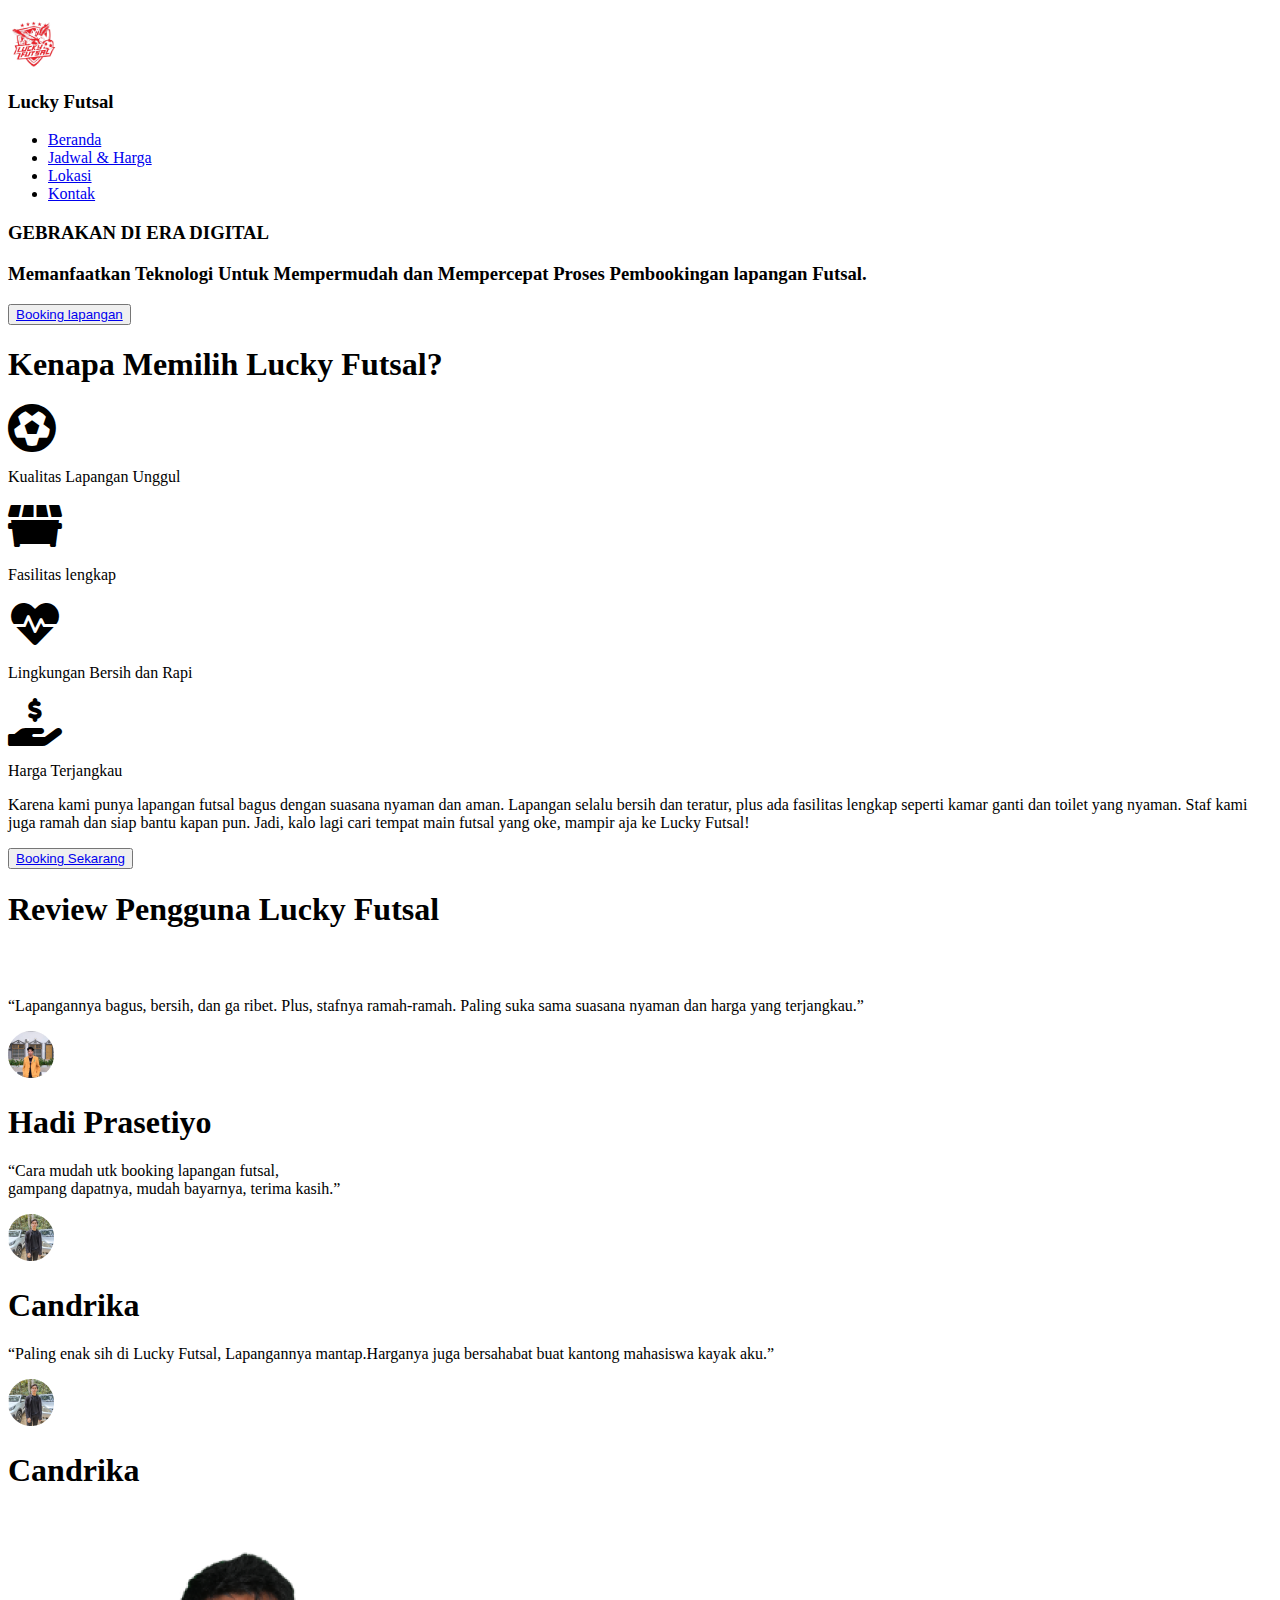
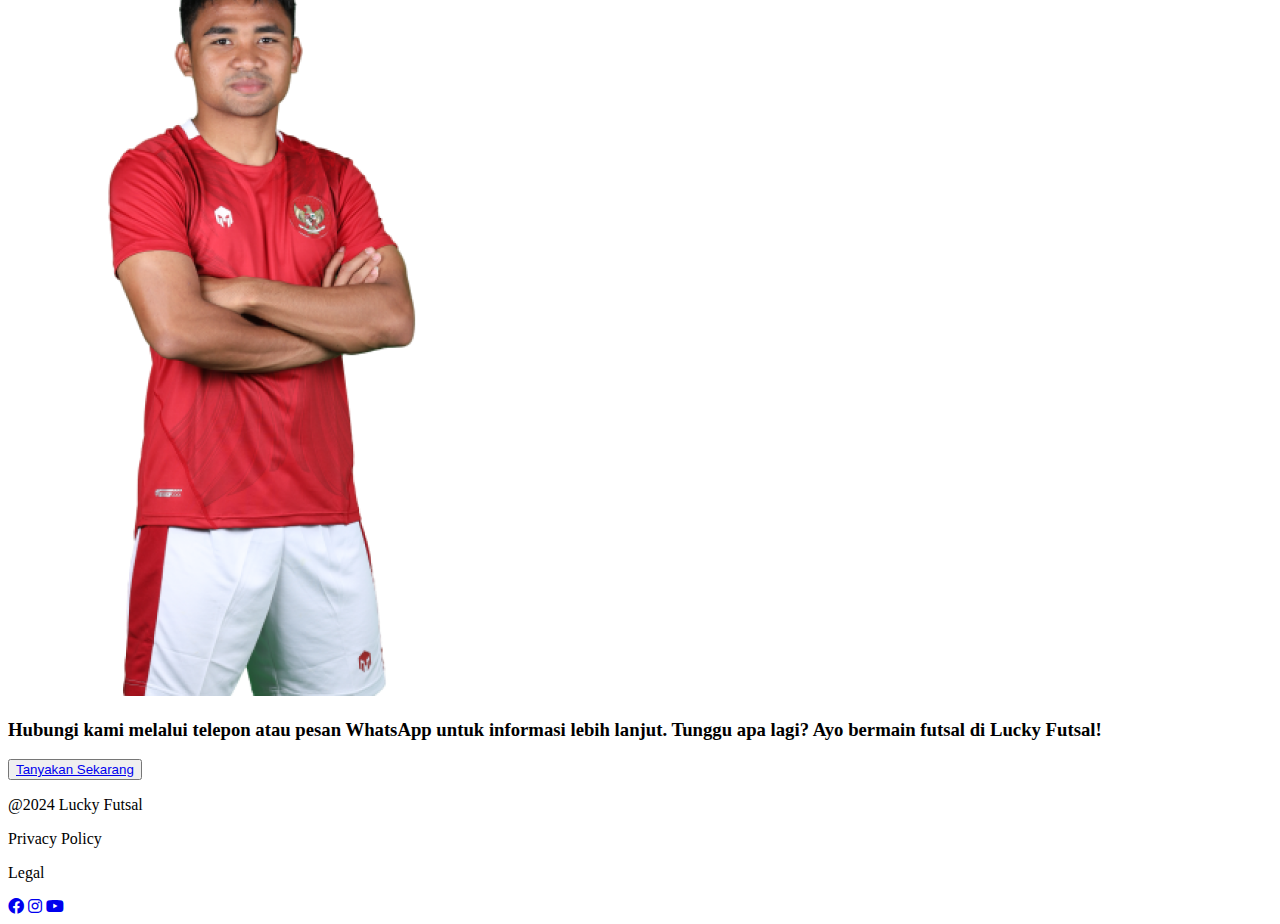
==== index.html @ d51e0e51 "first commit" ====
<!DOCTYPE html>
<html lang="en">
<head>
    <meta charset="UTF-8">
    <meta name="viewport" content="width=device-width, initial-scale=1.0">
    <title>Javanica</title>
    <link rel="icon" href="logo.png" type="image/png">
    <link rel="stylesheet" href="style.cs">
    <link rel="stylesheet" href="https://cdnjs.cloudflare.com/ajax/libs/font-awesome/6.0.0-beta3/css/all.min.css">
</head>
<body>
    <header>
        <nav>
            <div class="logo">
                <img src="logo.png" style="width: 50px; height: 50px; margin-top: 10px;" alt="">
                <h3>Lucky Futsal</h3>
            </div>
            <div class="nav-hal-beranda">
                <ul>
                    <li><a href="index.html" class="click">Beranda</a></li>
                    <li><a href="jadwal.html">Jadwal & Harga</a></li>
                    <li><a href="lokasi.html">Lokasi</a></li>
                    <li><a href="https://wa.me/6281234567890">Kontak</a></li>
                </ul>
            </div>
        </nav>
    </header>

    <article class="content-1">
        <h3>GEBRAKAN DI ERA DIGITAL</h3>
        <h3>Memanfaatkan Teknologi Untuk Mempermudah dan Mempercepat Proses Pembookingan lapangan Futsal.</h3>
        <button type="submit"><a href="https://wa.me/6281234567890">Booking lapangan</a></button>
    </article>
    <div class="loading-dots">
        <div class="dots"></div>
        <div class="dot"></div>
        <div class="dot"></div>
    </div>

    <div class="sempil">
        <h1>Kenapa Memilih Lucky Futsal?</h1>
    </div>
    <article class="content-3">
        <div class="content-3-1">
            <div class="kotak"><div class="kotak-1">
                <i class="fas fa-futbol fa-3x"></i>
                <p>Kualitas Lapangan Unggul</p>
            </div></div>
            <div class="kotak"><div class="kotak-2">
                <i class="fas fa-dumpster fa-3x"></i>
                <p>Fasilitas lengkap</p>
            </div></div>
        </div>
        <div class="content-3-2">
            <div class="kotak"><div class="kotak-1">
                <i class="fas fa-heartbeat fa-3x"></i>
                <p>Lingkungan Bersih dan Rapi</p>
            </div></div>
            <div class="kotak" ><div class="kotak-2">
                <i class="fas fa-hand-holding-usd fa-3x"></i>
                <p>Harga Terjangkau</p>
            </div></div>
        </div>
        <div class="content-3-3">
            <p>Karena kami punya lapangan futsal bagus dengan suasana nyaman dan aman. Lapangan selalu bersih dan teratur, plus ada fasilitas lengkap seperti kamar ganti dan toilet yang nyaman. Staf kami juga ramah dan siap bantu kapan pun. Jadi, kalo lagi cari tempat main futsal yang oke, mampir aja ke Lucky Futsal!</p>
        <button type="submit"><a href="https://wa.me/6281234567890">Booking Sekarang</a></button>
        </div>
    </article>
    
    <article class="content-4">
        <div class="sempil-2">
            <h1>Review Pengguna Lucky Futsal</h1>
        </div>
        <div class="content-4-1">
            <i class="fas fa-angle-left fa-2x" style="color: #fff;"></i>
            <div class="kotak">
                <p>“Lapangannya bagus, bersih, dan ga ribet. Plus, stafnya ramah-ramah. Paling suka sama suasana nyaman dan harga yang terjangkau.”</p>
                <div class="profil">
                    <img src="11 4.png" alt="">
                    <h1>Hadi Prasetiyo</h1>
                </div>
            </div>
            <div class="kotak">
                <p>“Cara mudah utk booking lapangan futsal,<br> gampang dapatnya, mudah bayarnya, terima kasih.”</p>
                <div class="profil">
                    <img src="11 2.png" alt="">
                    <h1>Candrika</h1>
                </div>
            </div>
            <div class="kotak">
                <p>“Paling enak sih di Lucky Futsal, Lapangannya mantap.Harganya juga bersahabat buat kantong mahasiswa kayak aku.”</p>
                <div class="profil">
                    <img src="11 2.png" alt="">
                    <h1>Candrika</h1>
                </div>
            </div>
            <i class="fas fa-angle-right fa-2x" style="color: #fff; margin-left:15px;"></i>
        </div>
    </article>

    <article class="content-2">
        <div class="content-2-1">
        <img src="asnawi 1(1).png" alt="">
        </div>
        <div class="content-2-2">
        <h3>Hubungi kami melalui telepon atau pesan WhatsApp untuk informasi lebih lanjut. Tunggu apa lagi? Ayo bermain futsal di Lucky Futsal!</h3>
        <button type="submit"><a href="https://wa.me/6281234567890">Tanyakan Sekarang</a></button>
        </div>
    </article>
    


    <footer>
        <div class="footer-1">
            <p>@2024 Lucky Futsal</p>
        </div>
        <div class="footer-2">
            <p>Privacy Policy</p>
            <p>Legal</p>
        </div>
        <div class="footer-3">
            <a href="https://www.facebook.com/"><i class="fab fa-facebook"></i></a>
            <a href="https://www.instagram.com/"><i class="fab fa-instagram"></i></a>
            <a href="https://www.youtube.com/"><i class="fab fa-youtube"></i></a>
        </div>
    </footer>
</body>
</html>
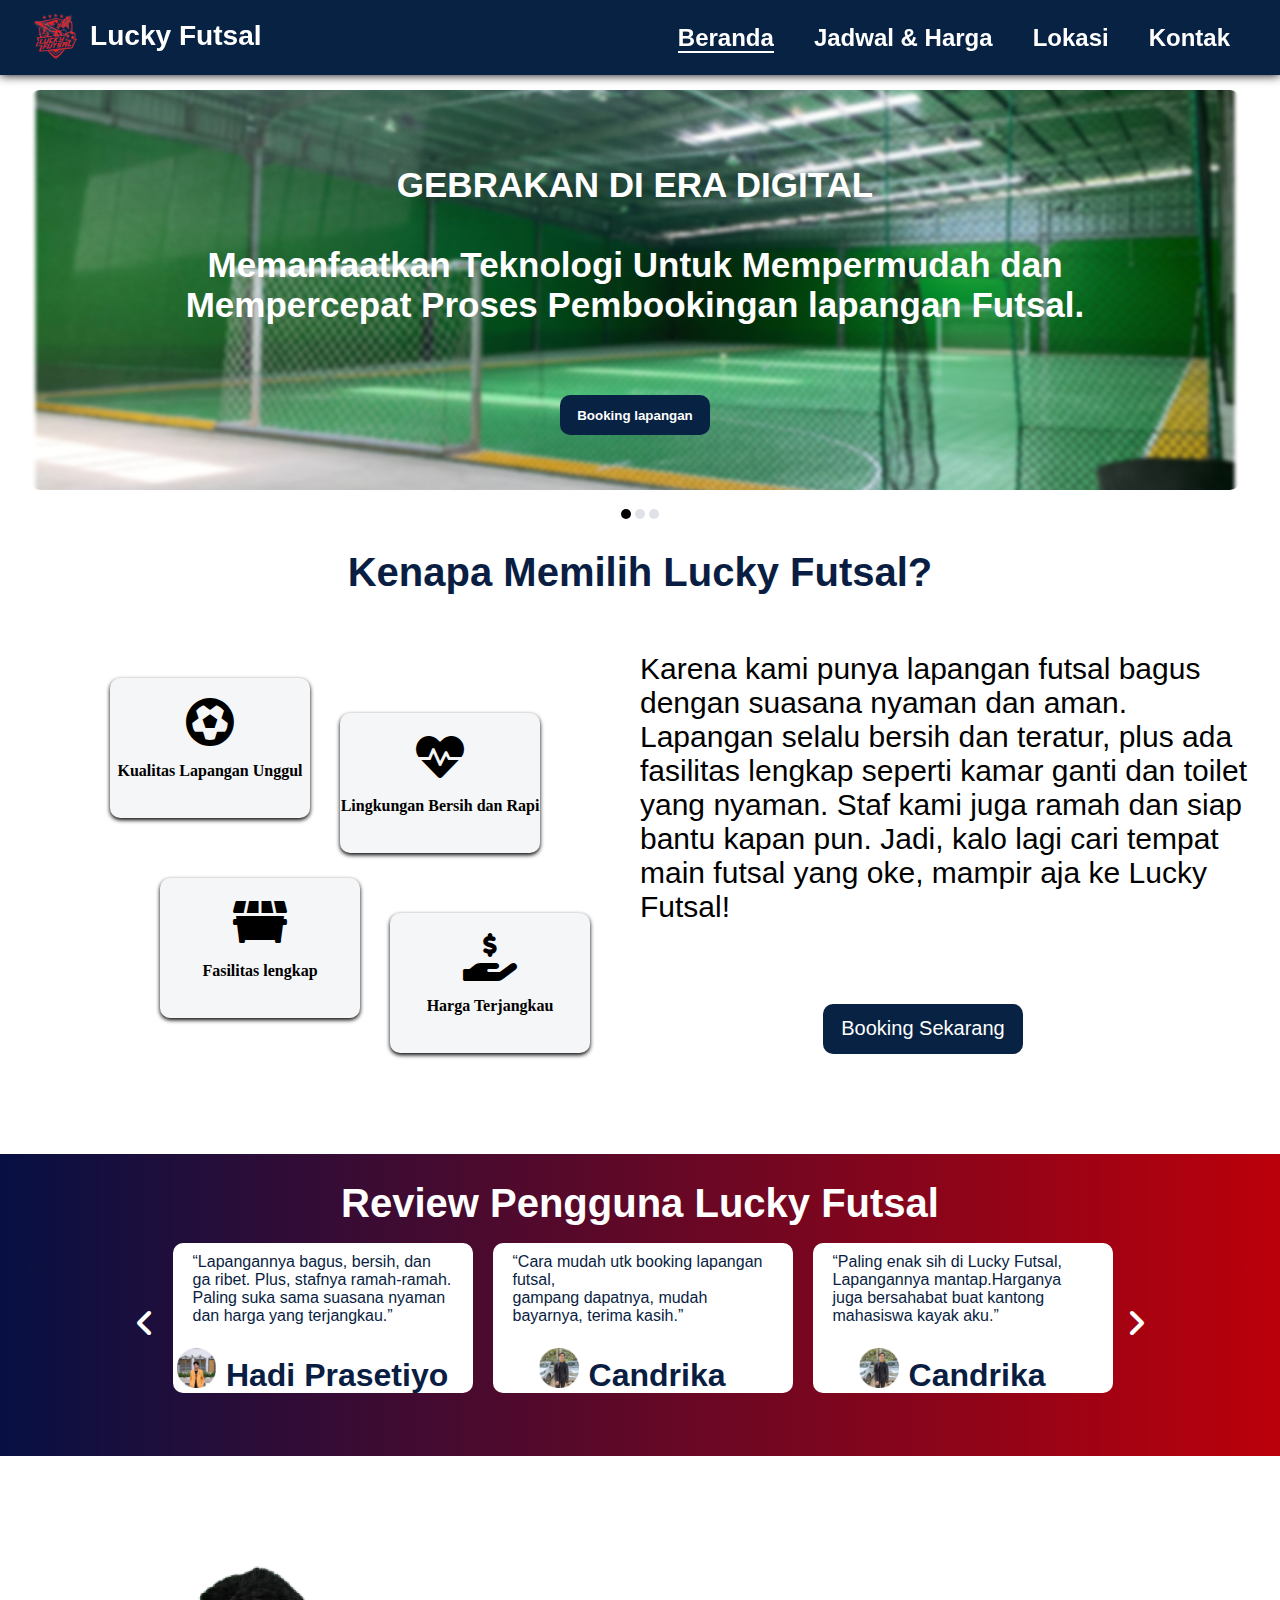
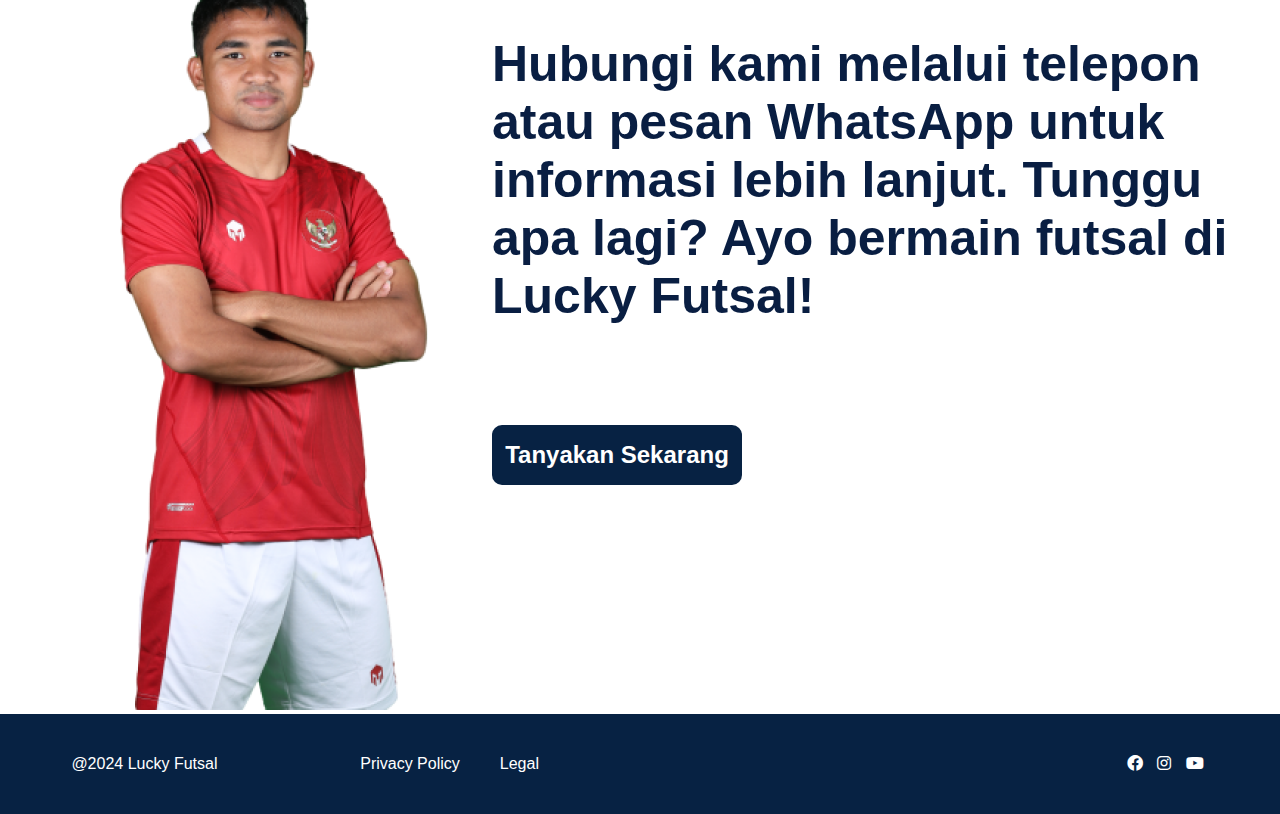
==== commit d9099588: "second commit" ====
--- a/index.html
+++ b/index.html
@@ -5,7 +5,7 @@
     <meta name="viewport" content="width=device-width, initial-scale=1.0">
     <title>Javanica</title>
     <link rel="icon" href="logo.png" type="image/png">
-    <link rel="stylesheet" href="style.cs">
+    <link rel="stylesheet" href="style.css">
     <link rel="stylesheet" href="https://cdnjs.cloudflare.com/ajax/libs/font-awesome/6.0.0-beta3/css/all.min.css">
 </head>
 <body>
--- a/style.css
+++ b/style.css
@@ -0,0 +1,379 @@
+body{
+    margin:0;
+    padding:0;
+}
+
+header{
+    position:fixed;
+    width:100%;
+    margin:0;
+    background-color:#072243;
+    height:75px;
+    top:0;
+    bottom:0;
+        box-shadow:0 0 10px 0 black;
+}
+nav{
+    display:flex;
+    justify-content:space-between;
+    margin:0 30px;
+    color:#ffffff;
+    font-size:24px;
+    font-weight: bold;
+    font-family:"poppins",sans-serif;
+}
+
+nav .logo{
+    display:flex;
+    justify-content:center;
+}
+
+nav .logo h3{
+    margin-left:10px;
+    margin-top:20px;
+    height:75px;
+}
+
+nav .nav-hal-beranda ul{
+    display:flex;
+    flex-direction:row;
+    text-style:poppins;
+}
+
+nav .nav-hal-beranda ul li{
+    list-style:none;
+    margin:0 20px;
+}
+
+nav .nav-hal-beranda ul li a{
+    color:#ffffff;
+    text-decoration:none;
+
+}
+nav .nav-hal-beranda ul li .click{
+    border-bottom:2px solid #ffffff;
+    color:#ffffff
+}
+
+
+.content-1{
+    margin:90px 40px 0 30px;
+    border-radius:10px;
+    background-image:url("img.png");
+    background-size:cover;
+    background-repeat: no-repeat;
+    background-position: center center;
+    height:400px;
+    display:flex;
+    justify-content:center;
+    align-items:center;
+    flex-direction:column;
+}
+
+.content-1 h3{
+    color:#ffffff;
+    font-size:35px;
+    font-weight:bold;
+    font-family:"poppins",sans-serif;
+    margin:20px 100px;
+    text-align:center;
+}
+
+.content-1 button{
+    border:2px solid transparent;
+    border-radius:10px;
+    width:150px;
+    height:40px;
+    margin-top:50px;
+    background-color:#072243;
+}
+
+.content-1 button a{
+    text-decoration:none;
+    color:#ffffff;
+    font-weight:bold;
+}
+
+.loading-dots {
+    margin-top:15px;
+  text-align: center;
+}
+
+.dot {
+  display: inline-block;
+  width: 10px;
+  height: 10px;
+  border-radius: 50%;
+  background-color: #DFE2E6;
+}
+.dots {
+  display: inline-block;
+  width: 10px;
+  height: 10px;
+  border-radius: 50%;
+  background-color: #000;
+}
+
+.content-2{
+    display:flex;
+    justify-content:center;
+    align-items:center;
+    margin:0 20px;
+}
+
+.content-2 .content-2-2 h3{
+    color:#091E42;
+    margin-top:-150px;
+    font-size:50px;
+    font-weight:bold;
+    font-family:"poppins",sans-serif;
+}
+
+.content-2 button{
+    border:2px solid transparent;
+    border-radius:10px;
+    width:250px;
+    height:60px;
+    margin-top:50px;
+    background-color:#072243;
+}
+.content-2 button a{
+    text-decoration:none;
+    color:#ffffff;
+    font-size:24px;
+    font-weight:bold;
+}
+
+footer{
+    color:#ffffff;
+    background-color:#072243;
+    position:static;
+    bottom:0;
+    width:100%;
+    height:100px;
+    display:flex;
+    justify-content:space-around;
+    align-items:center;
+        font-family:"poppins",sans-serif;
+}
+
+footer .footer-2{
+    display:flex;
+    margin-right:400px;
+}
+
+footer .footer-2 p{
+    margin-right:40px;
+}
+
+footer .footer-3 a{
+    color:#ffffff;
+    margin:0 5px;
+}
+
+.sempil{
+    text-align:center;
+    color:#091E42;
+    font-size:20px;
+    font-weight:bold;
+    font-family:"poppins",sans-serif;
+}
+
+.content-3{
+    display:flex;
+    justify-content:space-around;
+    align-items:center;
+    margin:0 30px;
+}
+
+.content-3 .kotak{
+    width: 200px;
+    height: 120px;
+}
+
+.content-3 .content-3-1 .kotak{
+    margin:0px 80px;
+    
+}
+.content-3 .content-3-1 .kotak .kotak-1{
+    height:100%;
+    width:100%;
+    border-radius:10px;
+    background-color:#F5F6F7;
+    text-align:center;
+    padding-top:20px;
+         box-shadow:0 2px 4px black;
+}
+.content-3 .content-3-1 .kotak .kotak-1 p{
+    font-size:16px;
+    font-weight:bold;
+}
+.content-3 .content-3-1 .kotak .kotak-2 p{
+    font-size:16px;
+    font-weight:bold;
+}
+.content-3 .content-3-2 .kotak .kotak-1 p{
+    font-size:16px;
+    font-weight:bold;
+}
+.content-3 .content-3-2 .kotak .kotak-2 p{
+    font-size:16px;
+    font-weight:bold;
+}
+.content-3 .content-3-1 .kotak .kotak-2{
+    height:100%;
+    width:100%;
+    margin-top:80px;
+    margin-left:50px;
+    border-radius:10px;
+    background-color:#F5F6F7;
+        text-align:center;
+    padding-top:20px;
+             box-shadow:0 2px 4px black;
+    
+}
+
+.content-3 .content-3-2 .kotak{
+    margin:0px -50px;
+}
+.content-3 .content-3-2 .kotak .kotak-1{
+    height:100%;
+    width:100%;
+    margin-top:70px;
+    border-radius:10px;
+    background-color:#F5F6F7;
+            text-align:center;
+    padding-top:20px;
+             box-shadow:0 2px 4px black;
+}
+
+.content-3 .content-3-2 .kotak .kotak-2{
+    height:100%;
+    width:100%;
+    margin-top:80px;
+    margin-left:50px;
+    border-radius:10px;
+    background-color:#F5F6F7;
+            text-align:center;
+    padding-top:20px;
+             box-shadow:0 2px 4px black;
+}
+
+.content-3 .content-3-3{
+    margin-left:150px;
+}
+.content-3 .content-3-3 p{
+    font-size:30px;
+    font-family:"poppins",sans-serif;
+    font-weight:reguler;
+}
+
+.content-3 .content-3-3 button{
+    border:2px solid transparent;
+    border-radius:10px;
+    width:200px;
+    height:50px;
+    background-color:#072243;
+    margin-left:30%;
+    margin-top:50px;
+}
+
+.content-3 .content-3-3 button a{
+    text-decoration:none;
+    color:#ffffff;
+    font-size:20px;
+}
+
+.content-4{
+    margin:100px 0px;
+    padding:1px 0;
+    width:100%;
+    height:300px;
+    background: linear-gradient(to right, #071043, #BB000B);
+}
+
+.content-4 .sempil-2 h1{
+    font-size:40px;
+    font-weight:bold;
+    color:#fff;
+    font-family:"poppins",sans-serif;
+    text-align:center;
+}
+
+.content-4 .content-4-1{
+    display:flex;
+    justify-content:center;
+    align-items:center;
+}
+.content-4 .content-4-1 .kotak{
+    margin-top:-10px;
+    height:150px;
+    width:300px;
+    border-radius:10px;
+    background-color:#fff;
+    margin-left:20px;
+    maegin-right:20px;
+}
+
+.content-4 .content-4-1 .kotak p{
+    margin:10px 20px;
+    color:#091E42;
+    font-family:"poppins",sans-serif;
+}
+.content-4 .content-4-1 .kotak .profil{
+    display:flex;
+    justify-content:center;
+    margin-left:-20px;:
+}
+
+.content-4 .content-4-1 .kotak .profil img{
+    height:40px;
+    margin-top:13px;
+    margin-right:10px;
+}
+.content-4 .content-4-1 .kotak .profil h1{
+    color:#091E42;
+    font-family:"poppins",sans-serif;
+    font-weight:bold;
+}
+
+.jadwal{
+    margin:110px 30px 50px 30px;;
+    border:2px solid transparent;
+    border-radius:10px;
+    box-shadow:0 2px 4px black;
+}
+
+.jadwal h1{
+    text-align:center;
+    font-size:40px;
+    font-weight:bold;
+    font-family:"poppins",sans-serif;
+    color:#091E42;
+}
+
+ table {
+      border-collapse: collapse;
+      width: 80%;
+      margin:20px 120px 100px 120px;
+    }
+    
+    th, td {
+      border: 1px solid black;
+      padding: 8px;
+      text-align: center;
+      font-size:20px;
+      font-family:"poppins",sans-serif;
+    }
+
+.map{
+    margin:120px 30px 50px 30px;
+    text-align:center;
+}
+.map iframe{
+    width:80%;
+}
+.map a{
+    text-decoration:none;
+    
+}
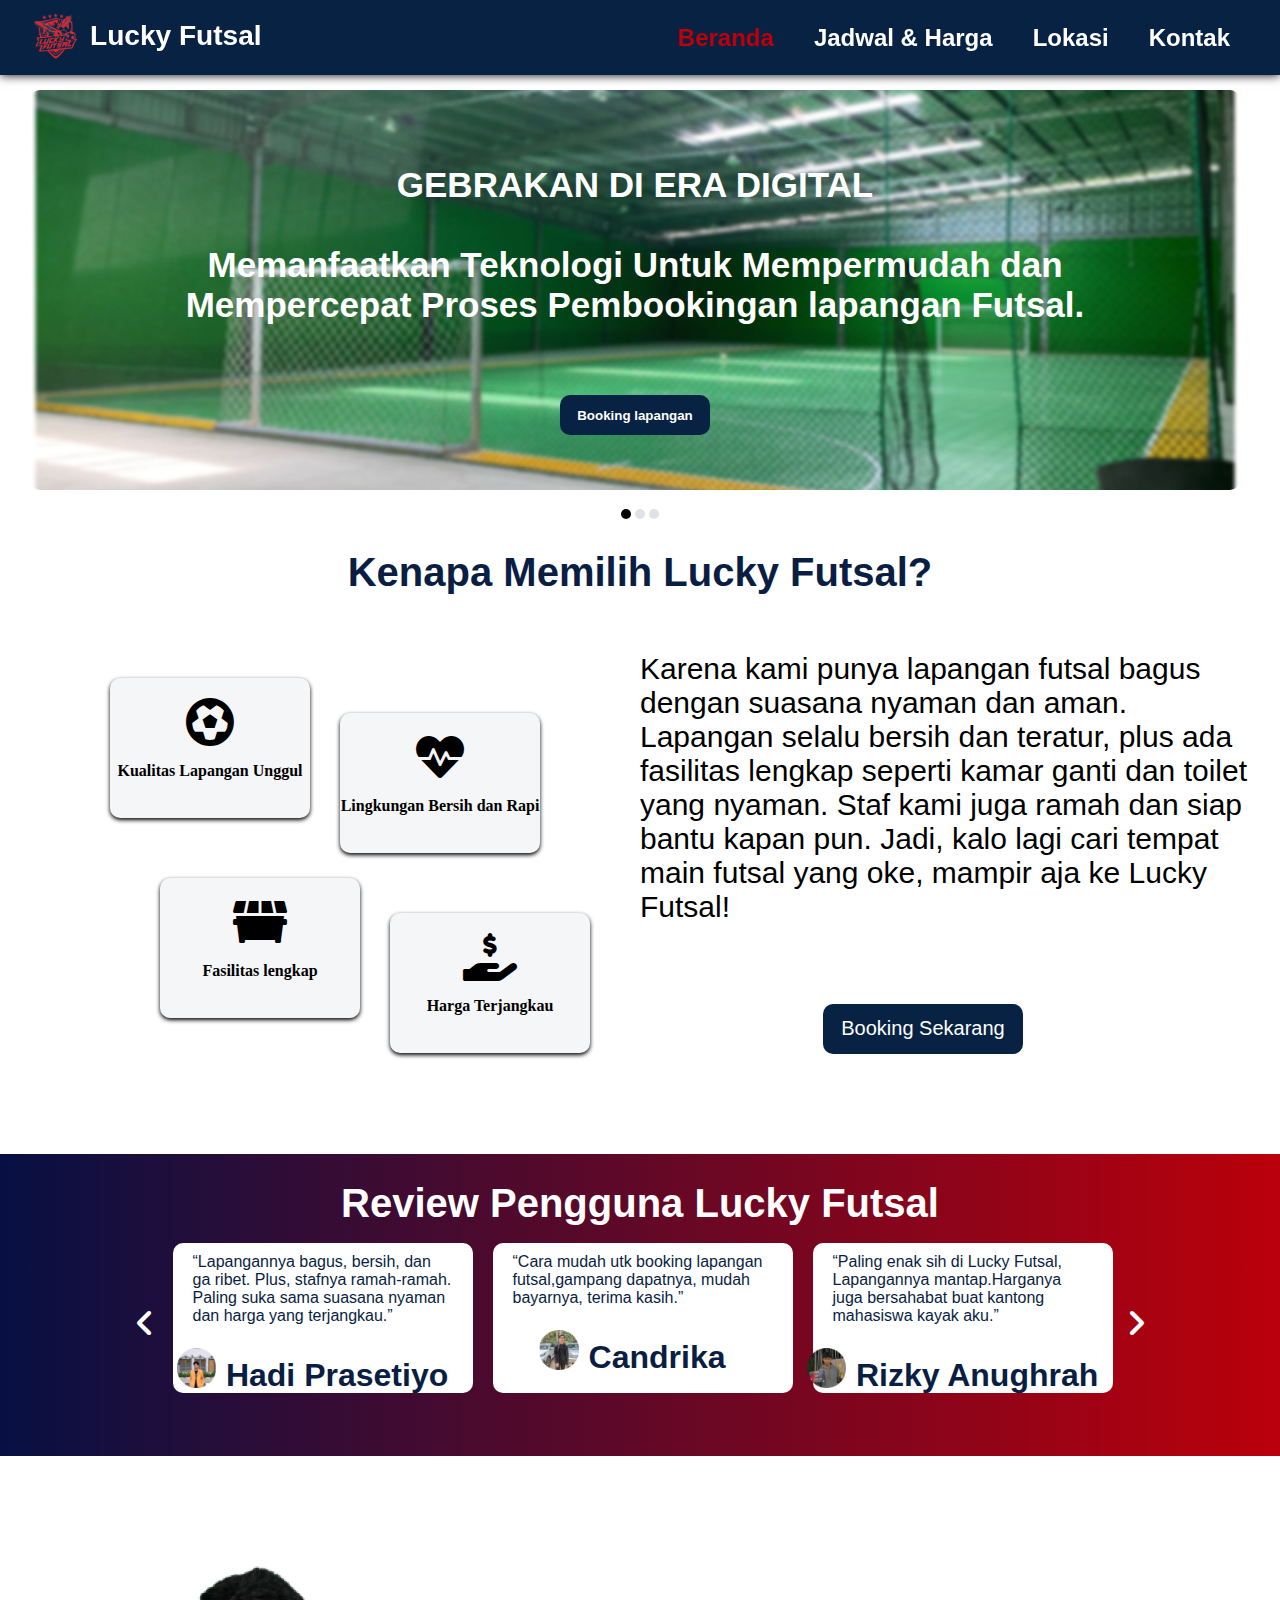
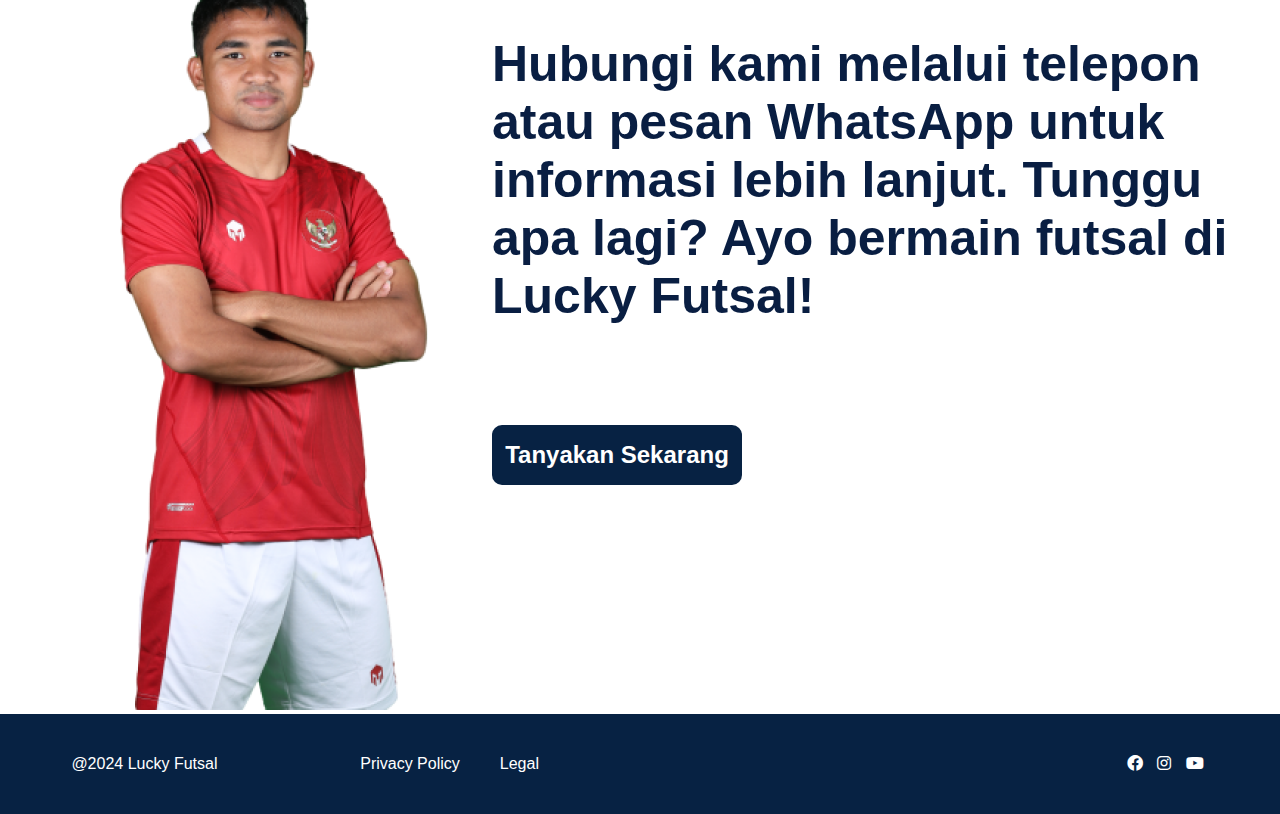
==== commit 256267ac: "ganti nama user yang sama dan komen jangan di spasi" ====
--- a/index.html
+++ b/index.html
@@ -81,7 +81,7 @@
                 </div>
             </div>
             <div class="kotak">
-                <p>“Cara mudah utk booking lapangan futsal,<br> gampang dapatnya, mudah bayarnya, terima kasih.”</p>
+                <p>“Cara mudah utk booking lapangan futsal,gampang dapatnya, mudah bayarnya, terima kasih.”</p>
                 <div class="profil">
                     <img src="11 2.png" alt="">
                     <h1>Candrika</h1>
@@ -90,8 +90,8 @@
             <div class="kotak">
                 <p>“Paling enak sih di Lucky Futsal, Lapangannya mantap.Harganya juga bersahabat buat kantong mahasiswa kayak aku.”</p>
                 <div class="profil">
-                    <img src="11 2.png" alt="">
-                    <h1>Candrika</h1>
+                    <img src="11 3.png" alt="">
+                    <h1>Rizky Anughrah</h1>
                 </div>
             </div>
             <i class="fas fa-angle-right fa-2x" style="color: #fff; margin-left:15px;"></i>
--- a/style.css
+++ b/style.css
@@ -51,8 +51,7 @@
 
 }
 nav .nav-hal-beranda ul li .click{
-    border-bottom:2px solid #ffffff;
-    color:#ffffff
+    color:#BB000B;
 }
 
 
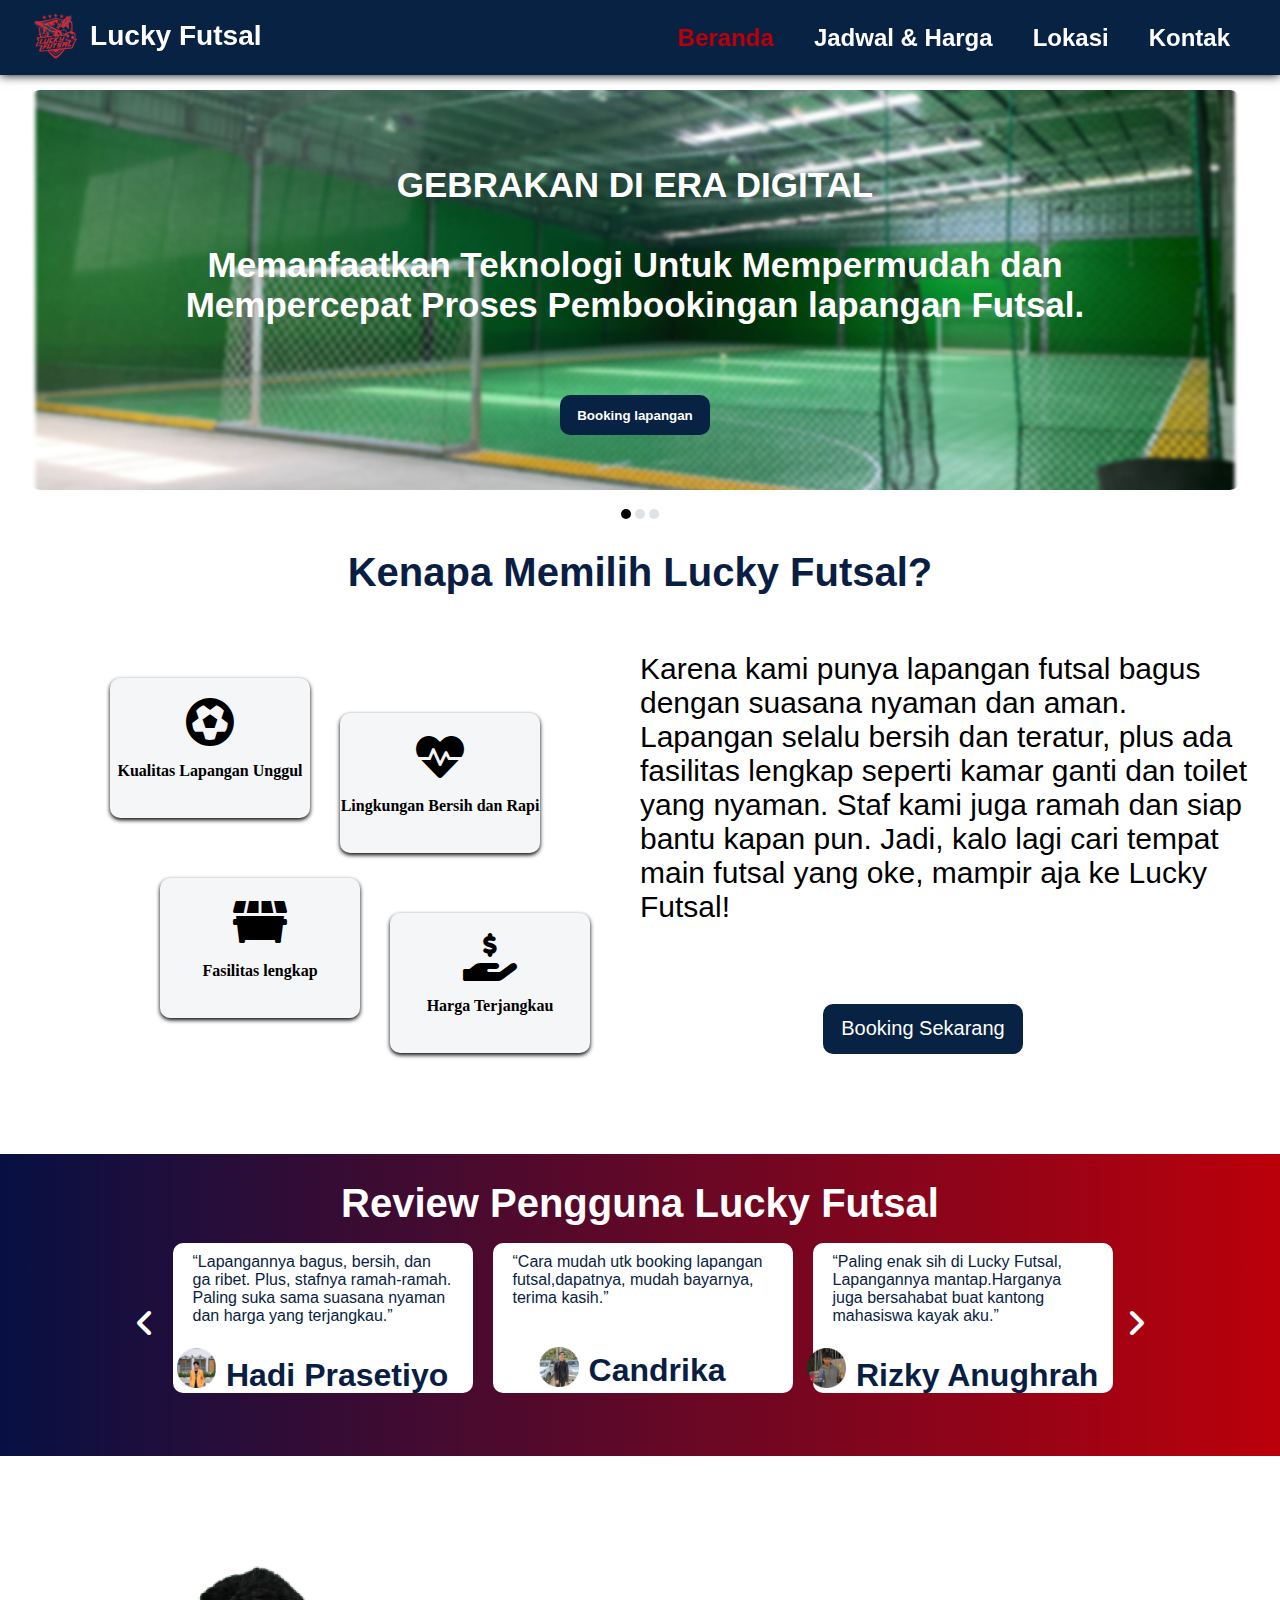
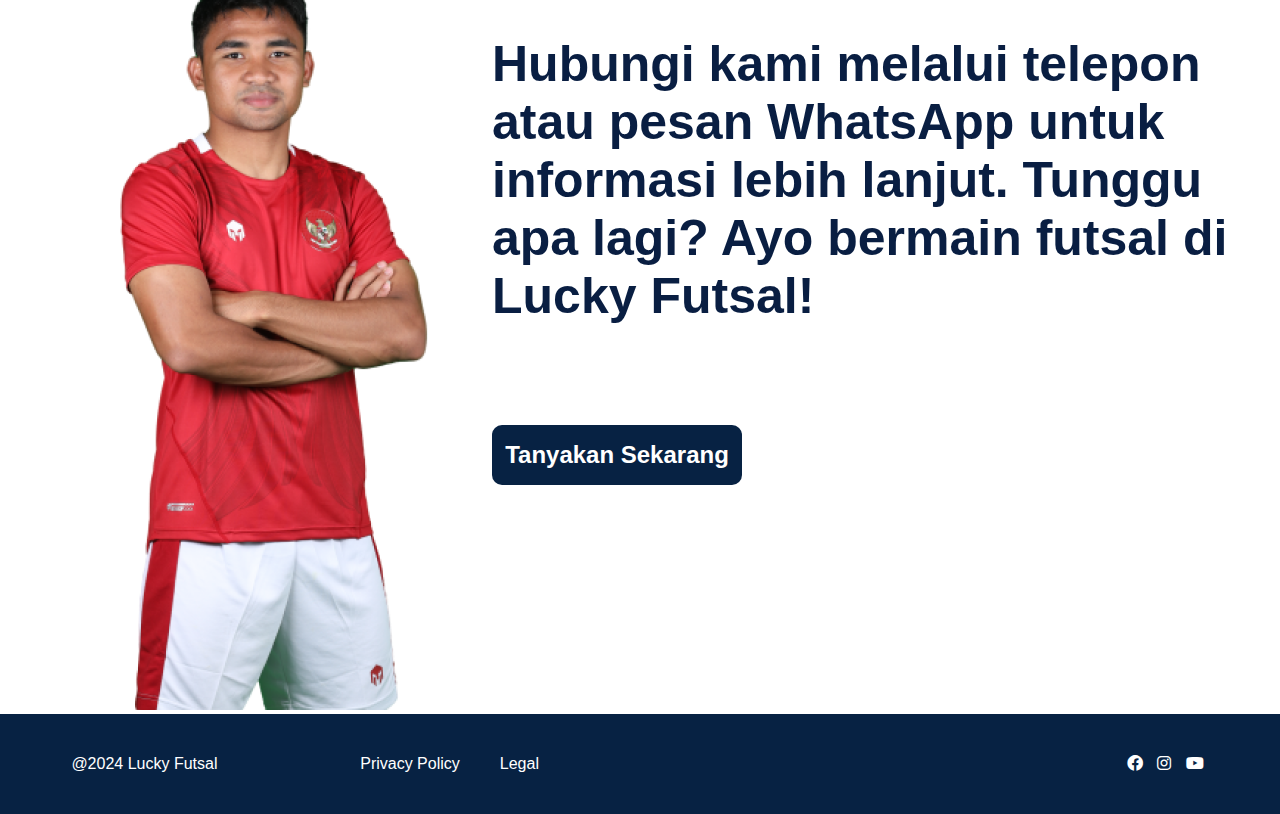
==== commit 85801dc3: "ganti nama user yang sama dan komen jangan di spasi" ====
--- a/index.html
+++ b/index.html
@@ -81,10 +81,10 @@
                 </div>
             </div>
             <div class="kotak">
-                <p>“Cara mudah utk booking lapangan futsal,gampang dapatnya, mudah bayarnya, terima kasih.”</p>
+                <p>“Cara mudah utk booking lapangan futsal,dapatnya, mudah bayarnya, terima kasih.”</p>
                 <div class="profil">
-                    <img src="11 2.png" alt="">
-                    <h1>Candrika</h1>
+                    <img src="11 2.png" alt="" style="margin-top: 30px;">
+                    <h1 style="margin-top: 35px;">Candrika</h1>
                 </div>
             </div>
             <div class="kotak">
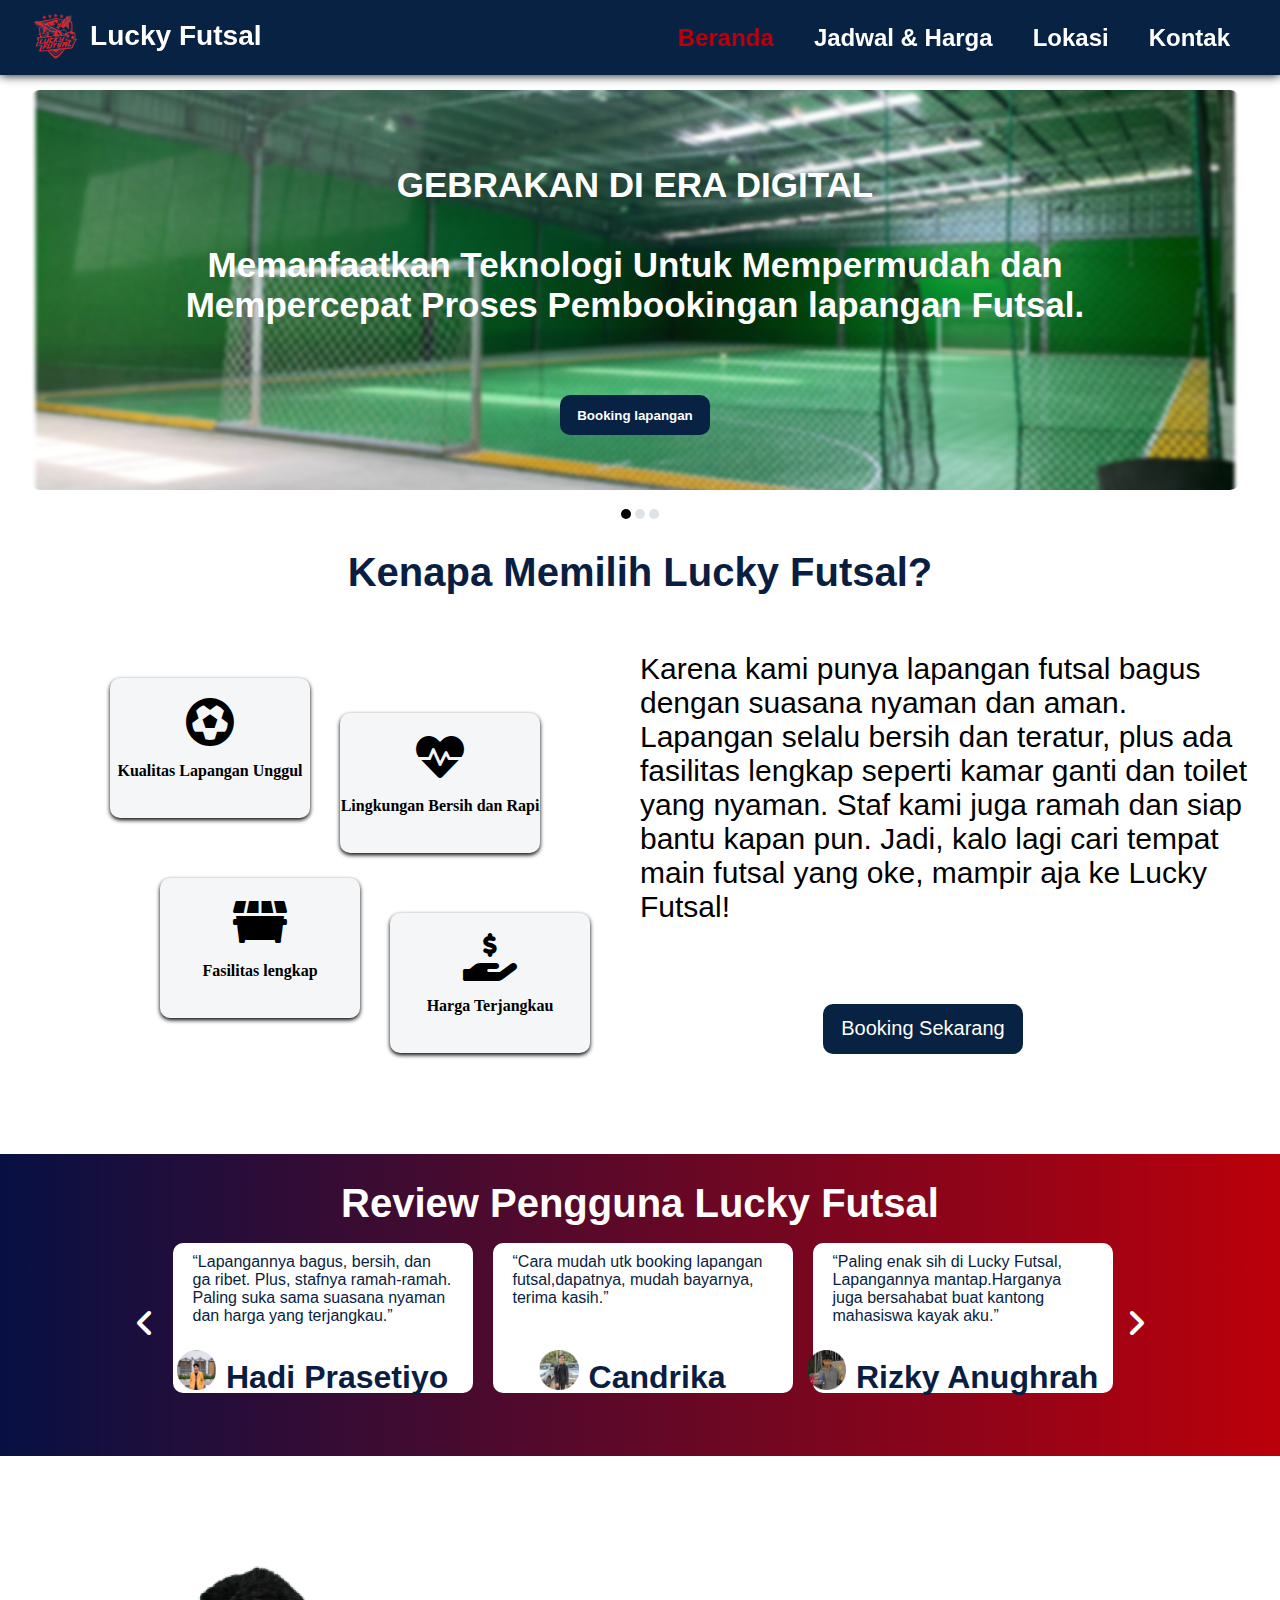
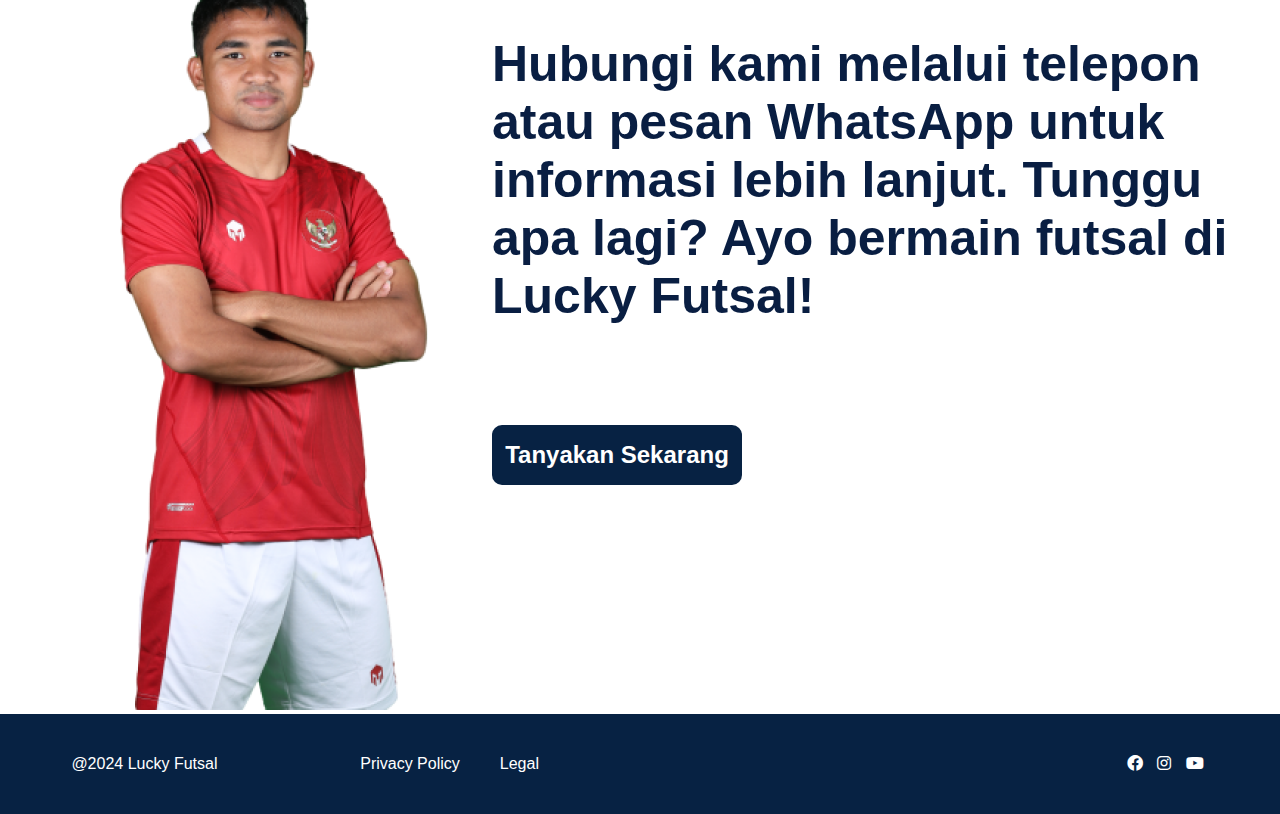
==== commit 1f62e154: "update fix" ====
--- a/index.html
+++ b/index.html
@@ -83,8 +83,8 @@
             <div class="kotak">
                 <p>“Cara mudah utk booking lapangan futsal,dapatnya, mudah bayarnya, terima kasih.”</p>
                 <div class="profil">
-                    <img src="11 2.png" alt="" style="margin-top: 30px;">
-                    <h1 style="margin-top: 35px;">Candrika</h1>
+                    <img src="11 2.png" alt="">
+                    <h1>Candrika</h1>
                 </div>
             </div>
             <div class="kotak">
--- a/style.css
+++ b/style.css
@@ -316,6 +316,7 @@
 
 .content-4 .content-4-1 .kotak p{
     margin:10px 20px;
+    height: 80px;
     color:#091E42;
     font-family:"poppins",sans-serif;
 }
@@ -327,13 +328,14 @@
 
 .content-4 .content-4-1 .kotak .profil img{
     height:40px;
-    margin-top:13px;
+    margin-top:7px;
     margin-right:10px;
 }
 .content-4 .content-4-1 .kotak .profil h1{
     color:#091E42;
     font-family:"poppins",sans-serif;
     font-weight:bold;
+    margin-top:5%;
 }
 
 .jadwal{
